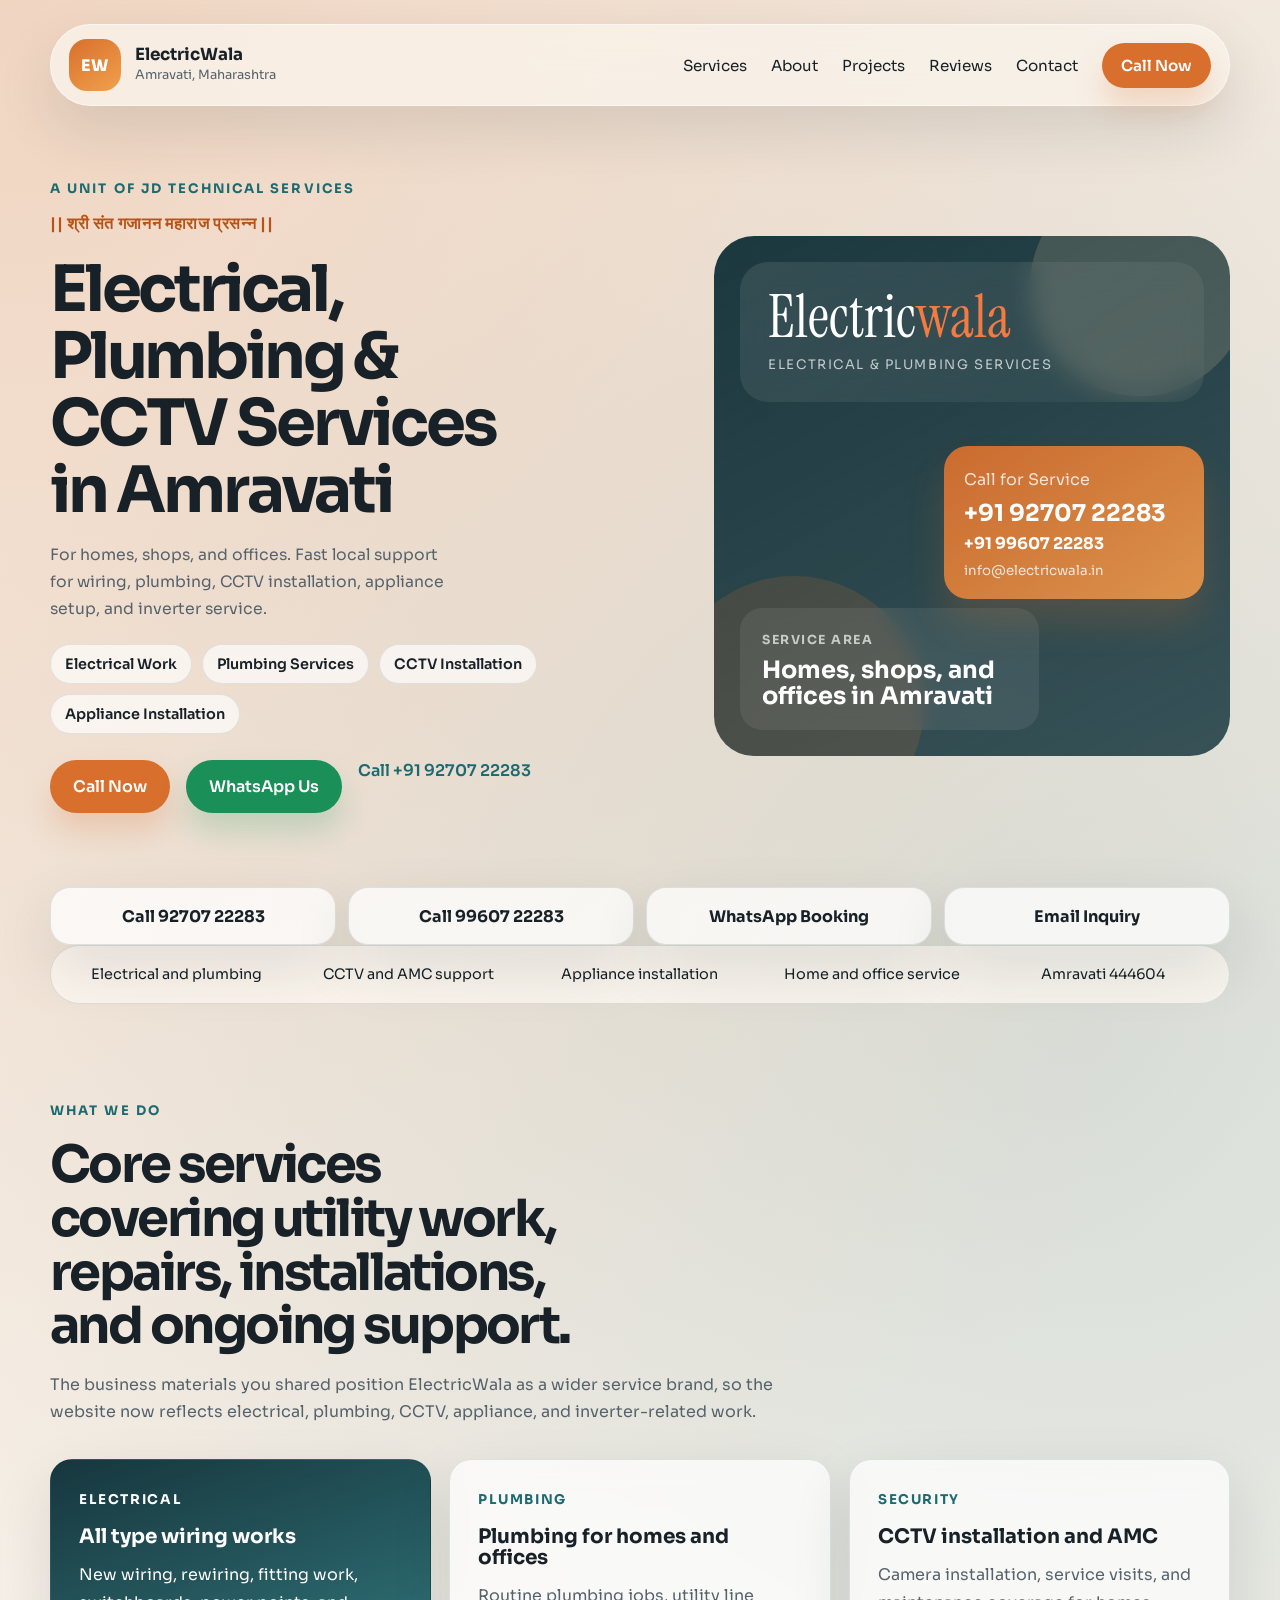
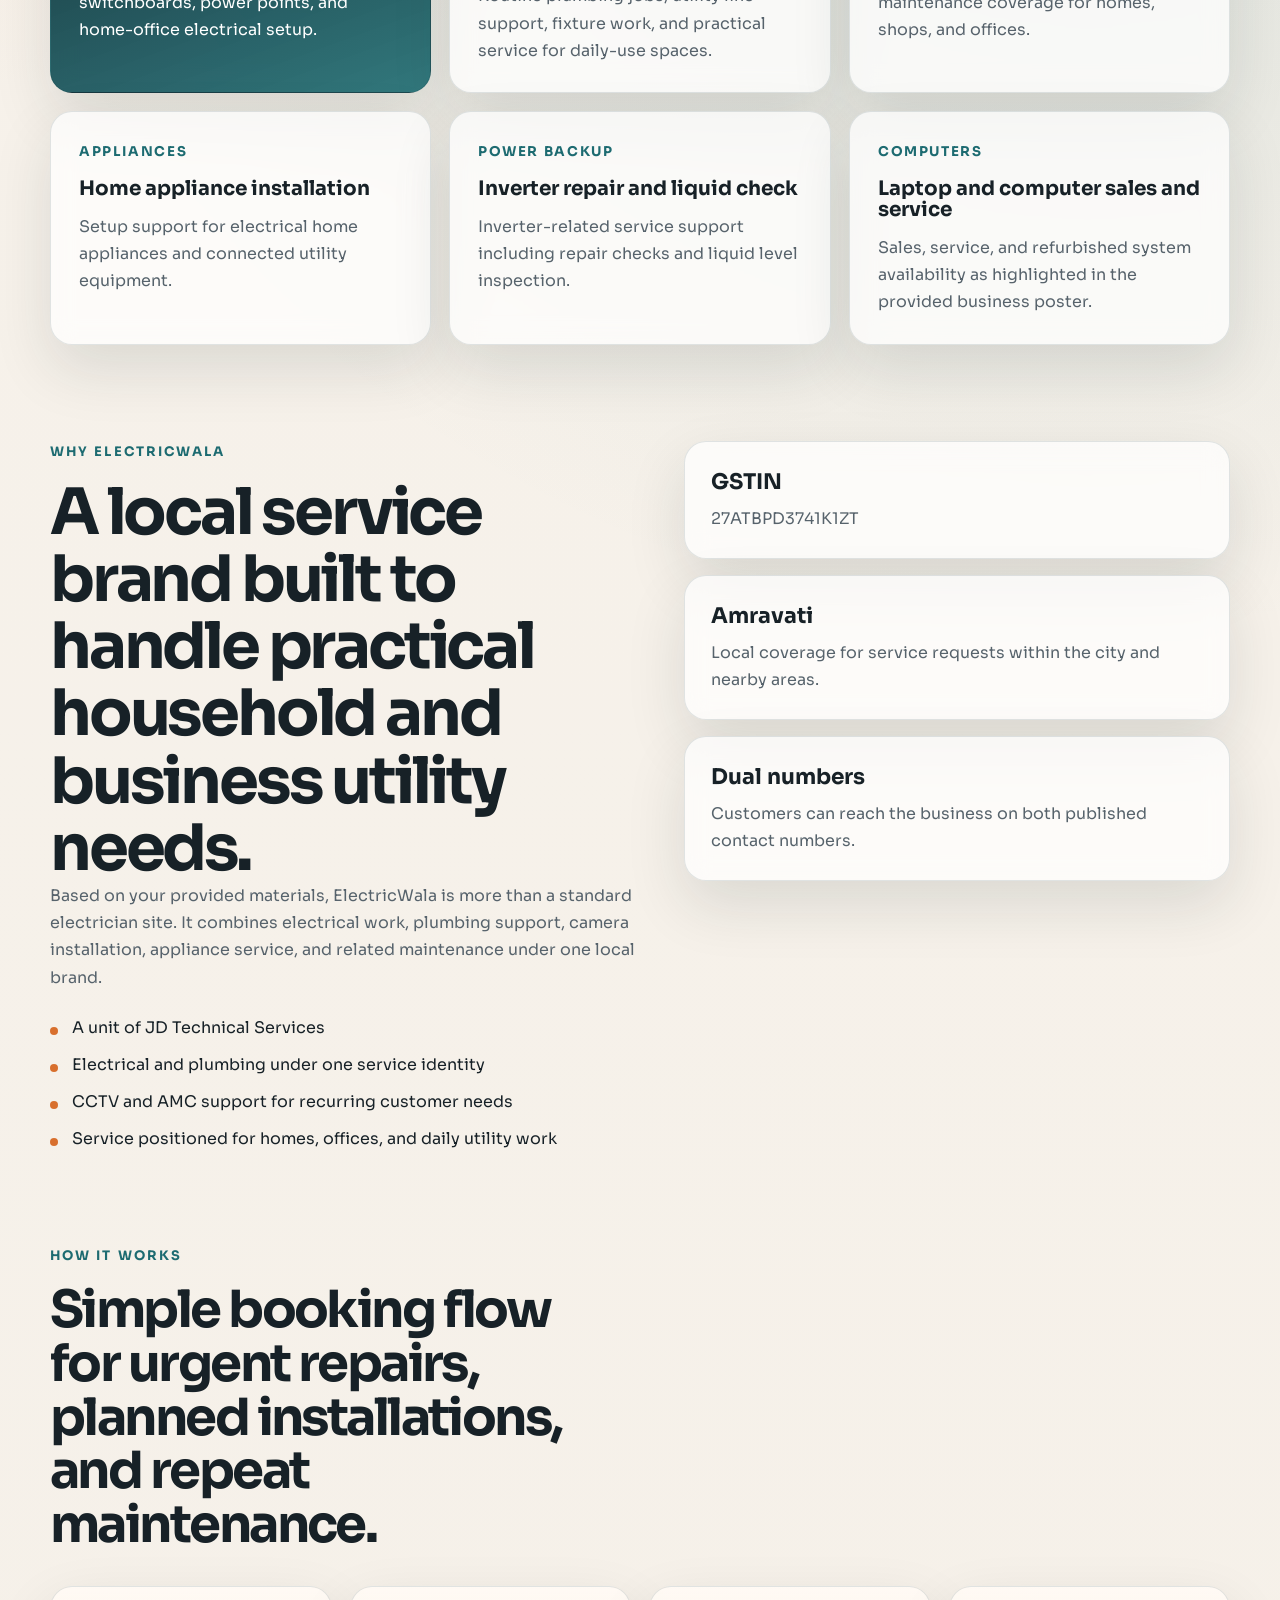
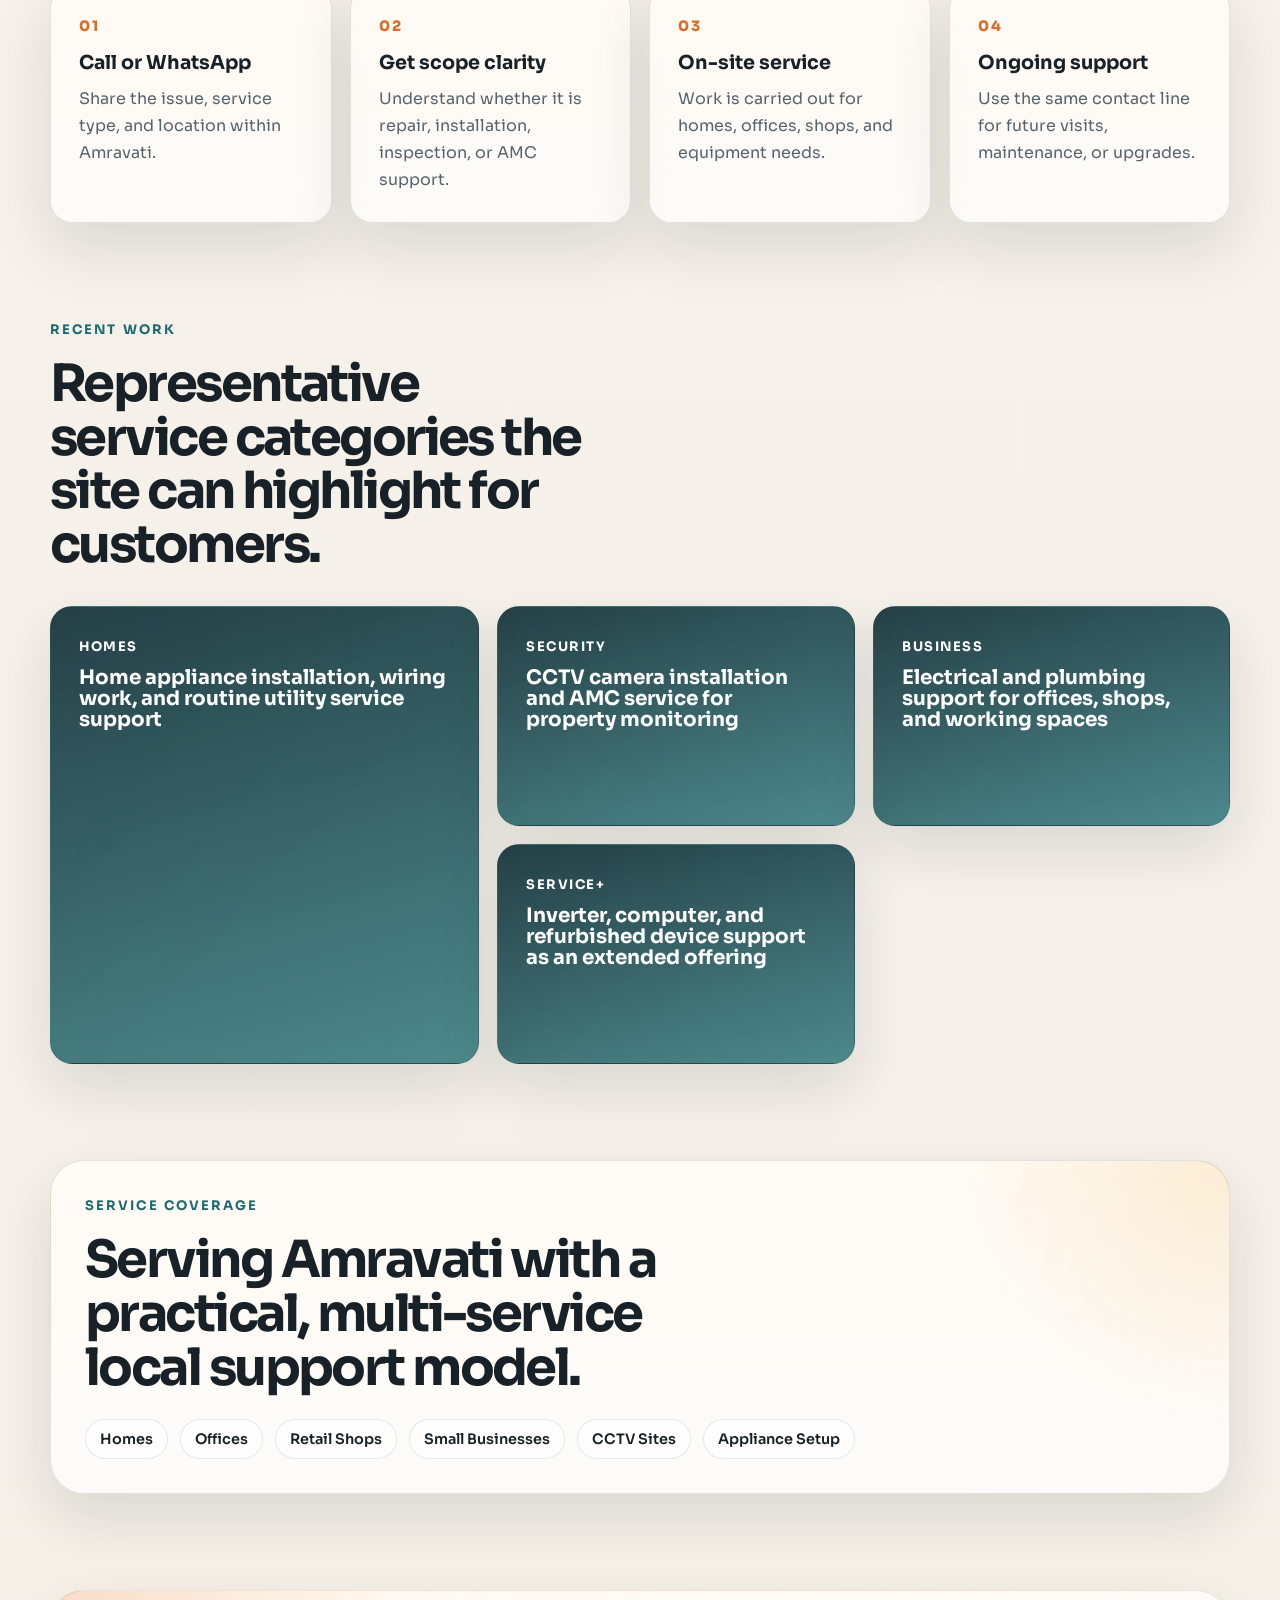
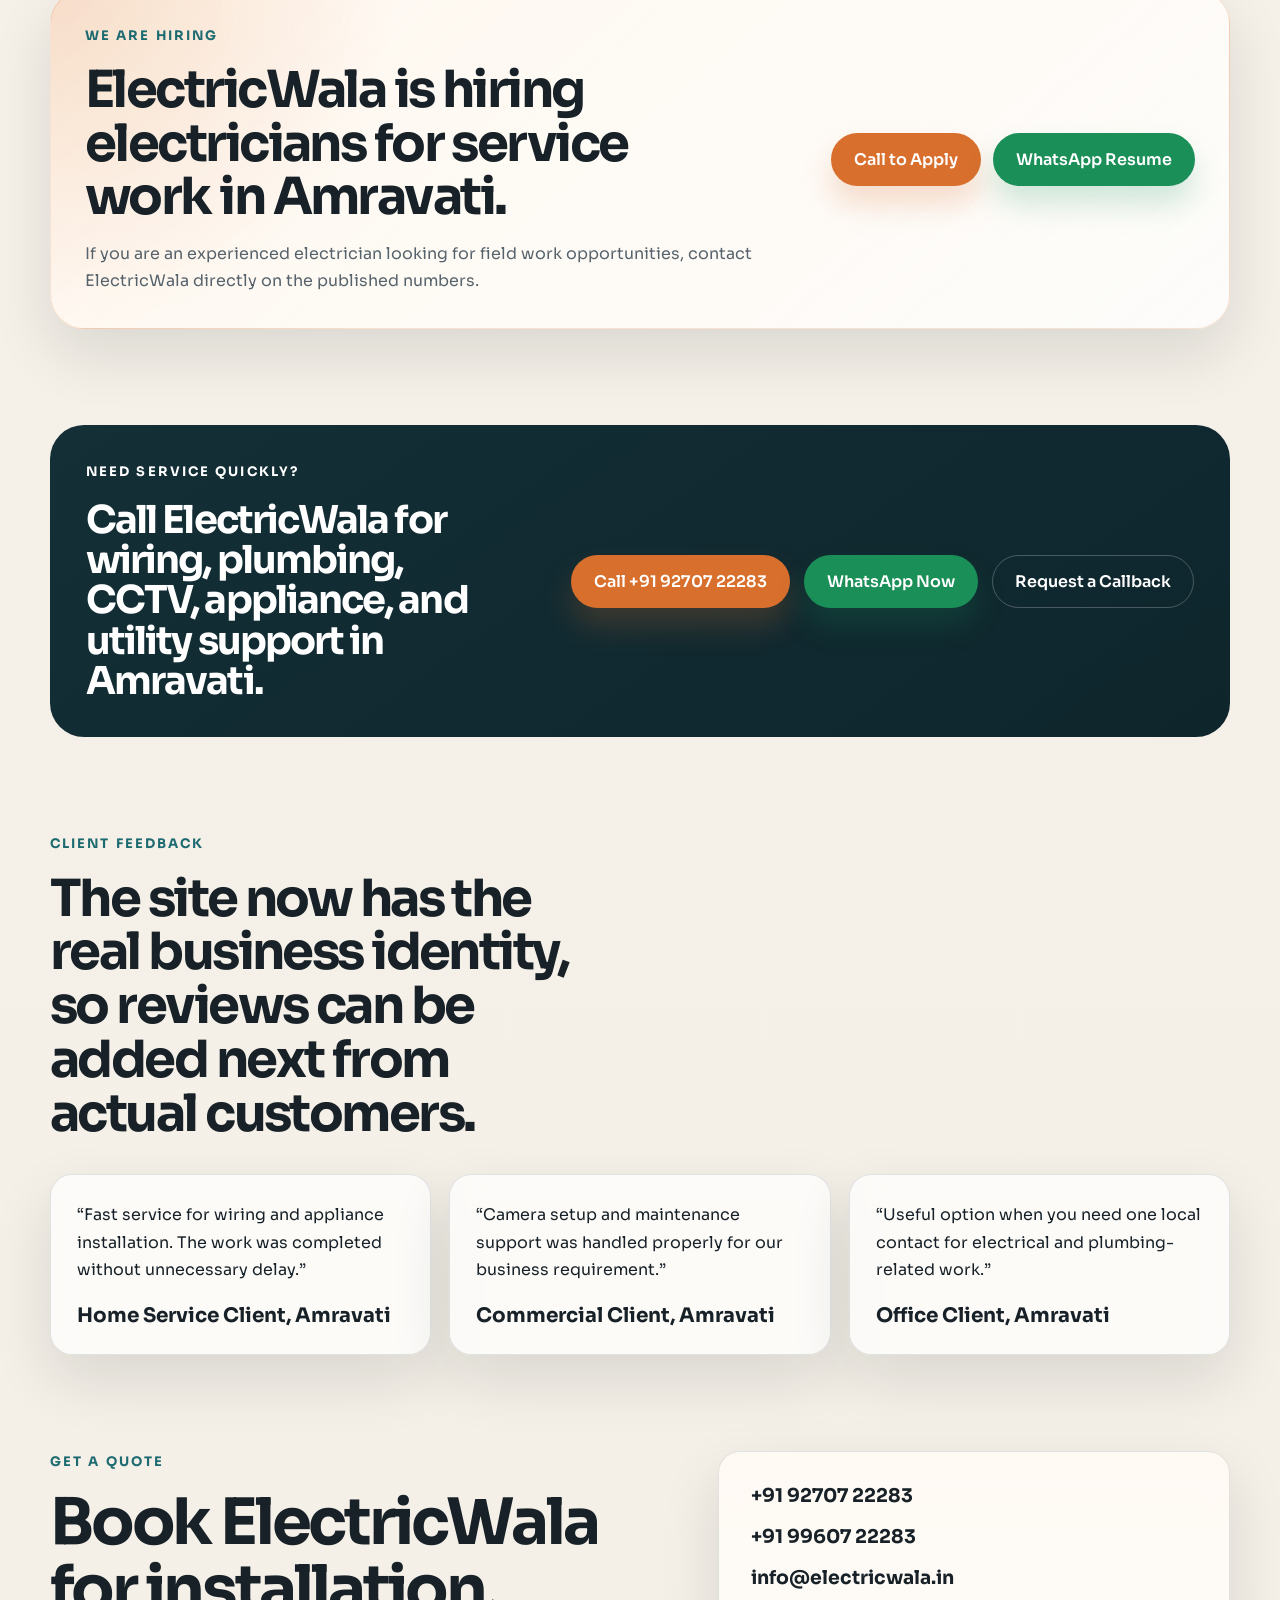
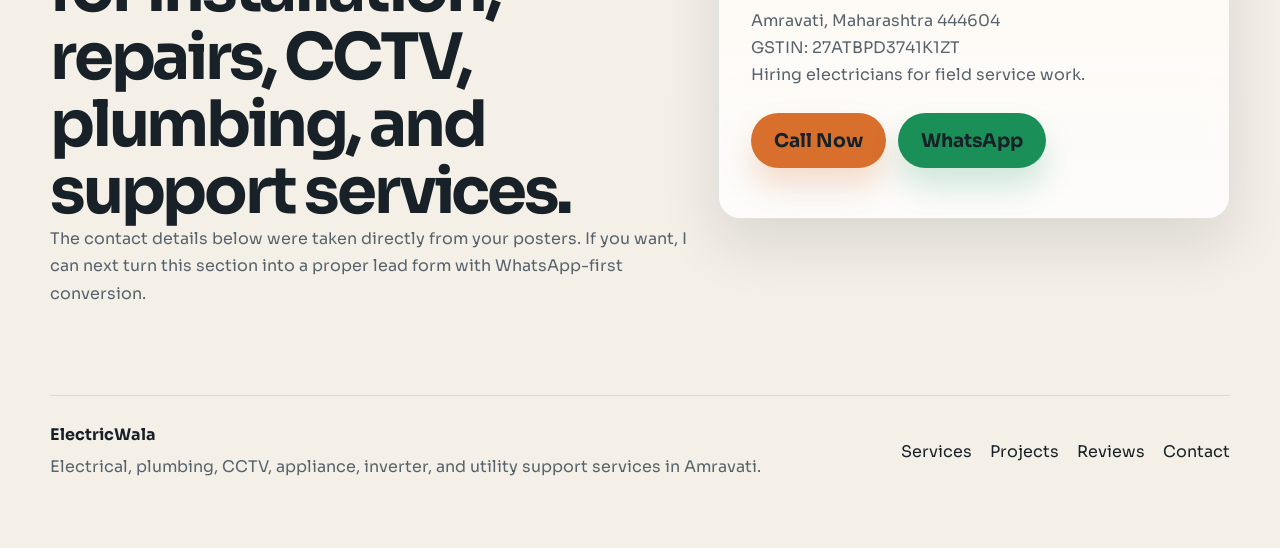
==== index.html @ 3f851a8b "initial commit" ====
<!DOCTYPE html>
<html lang="en">
  <head>
    <meta charset="UTF-8" />
    <meta name="viewport" content="width=device-width, initial-scale=1.0" />
    <title>ElectricWala | Electrical & Plumbing Services in Amravati</title>
    <meta
      name="description"
      content="ElectricWala, a unit of JD Technical Services, offers electrical, plumbing, CCTV, appliance installation, inverter repair, and wiring services in Amravati, Maharashtra."
    />
    <link rel="preconnect" href="https://fonts.googleapis.com" />
    <link rel="preconnect" href="https://fonts.gstatic.com" crossorigin />
    <link
      href="https://fonts.googleapis.com/css2?family=Instrument+Serif:ital@0;1&family=Sora:wght@300;400;500;600;700;800&display=swap"
      rel="stylesheet"
    />
    <link rel="stylesheet" href="styles.css" />
  </head>
  <body>
    <div class="site-shell">
      <header class="topbar">
        <div class="brand-lockup">
          <div class="brand-mark">EW</div>
          <div>
            <a class="brand-name" href="#home">ElectricWala</a>
            <p class="brand-subtitle">Amravati, Maharashtra</p>
          </div>
        </div>

        <button class="menu-toggle" type="button" aria-expanded="false" aria-label="Open menu">
          <span></span>
          <span></span>
        </button>

        <nav class="nav-panel">
          <a href="#services">Services</a>
          <a href="#about">About</a>
          <a href="#projects">Projects</a>
          <a href="#reviews">Reviews</a>
          <a href="#contact">Contact</a>
          <a class="button button-small" href="tel:+919270722283">Call Now</a>
        </nav>
      </header>

      <main>
        <section class="hero" id="home">
          <div class="hero-copy">
            <p class="eyebrow">A Unit of JD Technical Services</p>
            <p class="hero-blessing">|| श्री संत गजानन महाराज प्रसन्न ||</p>
            <h1>Electrical, Plumbing & CCTV Services in Amravati</h1>
            <p class="hero-text">
              For homes, shops, and offices. Fast local support for wiring, plumbing, CCTV
              installation, appliance setup, and inverter service.
            </p>

            <div class="hero-clarity-list" aria-label="Main services">
              <span>Electrical Work</span>
              <span>Plumbing Services</span>
              <span>CCTV Installation</span>
              <span>Appliance Installation</span>
            </div>

            <div class="hero-actions">
              <a class="button" href="tel:+919270722283">Call Now</a>
              <a class="button button-whatsapp" href="https://wa.me/919270722283" target="_blank" rel="noreferrer">WhatsApp Us</a>
              <a class="link-arrow" href="tel:+919270722283">Call +91 92707 22283</a>
            </div>
          </div>

          <div class="hero-visual">
            <div class="hero-brand-panel hero-brand-panel-main">
              <p>Electric<span>wala</span></p>
              <small>Electrical & Plumbing Services</small>
            </div>
            <div class="hero-service-badge">
              <span>Service Area</span>
              <strong>Homes, shops, and offices in Amravati</strong>
            </div>
            <div class="hero-contact-card">
              <p>Call for Service</p>
              <strong>+91 92707 22283</strong>
              <span>+91 99607 22283</span>
              <small>info@electricwala.in</small>
            </div>
          </div>
        </section>

        <section class="quick-contact-bar" aria-label="Primary contact actions">
          <a href="tel:+919270722283">Call 92707 22283</a>
          <a href="tel:+919960722283">Call 99607 22283</a>
          <a href="https://wa.me/919270722283" target="_blank" rel="noreferrer">WhatsApp Booking</a>
          <a href="mailto:info@electricwala.in">Email Inquiry</a>
        </section>

        <section class="trust-strip">
          <p>Electrical and plumbing</p>
          <p>CCTV and AMC support</p>
          <p>Appliance installation</p>
          <p>Home and office service</p>
          <p>Amravati 444604</p>
        </section>

        <section class="section" id="services">
          <div class="section-heading">
            <p class="eyebrow">What We Do</p>
            <h2>Core services covering utility work, repairs, installations, and ongoing support.</h2>
            <p>
              The business materials you shared position ElectricWala as a wider service brand, so the
              website now reflects electrical, plumbing, CCTV, appliance, and inverter-related work.
            </p>
          </div>

          <div class="service-grid">
            <article class="service-card featured">
              <span class="service-tag">Electrical</span>
              <h3>All type wiring works</h3>
              <p>New wiring, rewiring, fitting work, switchboards, power points, and home-office electrical setup.</p>
            </article>
            <article class="service-card">
              <span class="service-tag">Plumbing</span>
              <h3>Plumbing for homes and offices</h3>
              <p>Routine plumbing jobs, utility line support, fixture work, and practical service for daily-use spaces.</p>
            </article>
            <article class="service-card">
              <span class="service-tag">Security</span>
              <h3>CCTV installation and AMC</h3>
              <p>Camera installation, service visits, and maintenance coverage for homes, shops, and offices.</p>
            </article>
            <article class="service-card">
              <span class="service-tag">Appliances</span>
              <h3>Home appliance installation</h3>
              <p>Setup support for electrical home appliances and connected utility equipment.</p>
            </article>
            <article class="service-card">
              <span class="service-tag">Power Backup</span>
              <h3>Inverter repair and liquid check</h3>
              <p>Inverter-related service support including repair checks and liquid level inspection.</p>
            </article>
            <article class="service-card">
              <span class="service-tag">Computers</span>
              <h3>Laptop and computer sales and service</h3>
              <p>Sales, service, and refurbished system availability as highlighted in the provided business poster.</p>
            </article>
          </div>
        </section>

        <section class="section split-section" id="about">
          <div class="split-copy">
            <p class="eyebrow">Why ElectricWala</p>
            <h2>A local service brand built to handle practical household and business utility needs.</h2>
            <p>
              Based on your provided materials, ElectricWala is more than a standard electrician site.
              It combines electrical work, plumbing support, camera installation, appliance service,
              and related maintenance under one local brand.
            </p>
            <ul class="feature-list">
              <li>A unit of JD Technical Services</li>
              <li>Electrical and plumbing under one service identity</li>
              <li>CCTV and AMC support for recurring customer needs</li>
              <li>Service positioned for homes, offices, and daily utility work</li>
            </ul>
          </div>

          <div class="info-stack">
            <article>
              <strong>GSTIN</strong>
              <p>27ATBPD3741K1ZT</p>
            </article>
            <article>
              <strong>Amravati</strong>
              <p>Local coverage for service requests within the city and nearby areas.</p>
            </article>
            <article>
              <strong>Dual numbers</strong>
              <p>Customers can reach the business on both published contact numbers.</p>
            </article>
          </div>
        </section>

        <section class="section process-section">
          <div class="section-heading">
            <p class="eyebrow">How It Works</p>
            <h2>Simple booking flow for urgent repairs, planned installations, and repeat maintenance.</h2>
          </div>

          <div class="process-grid">
            <article class="process-card">
              <span>01</span>
              <h3>Call or WhatsApp</h3>
              <p>Share the issue, service type, and location within Amravati.</p>
            </article>
            <article class="process-card">
              <span>02</span>
              <h3>Get scope clarity</h3>
              <p>Understand whether it is repair, installation, inspection, or AMC support.</p>
            </article>
            <article class="process-card">
              <span>03</span>
              <h3>On-site service</h3>
              <p>Work is carried out for homes, offices, shops, and equipment needs.</p>
            </article>
            <article class="process-card">
              <span>04</span>
              <h3>Ongoing support</h3>
              <p>Use the same contact line for future visits, maintenance, or upgrades.</p>
            </article>
          </div>
        </section>

        <section class="section projects-section" id="projects">
          <div class="section-heading">
            <p class="eyebrow">Recent Work</p>
            <h2>Representative service categories the site can highlight for customers.</h2>
          </div>

          <div class="project-grid">
            <article class="project-card project-large">
              <span>Homes</span>
              <h3>Home appliance installation, wiring work, and routine utility service support</h3>
            </article>
            <article class="project-card">
              <span>Security</span>
              <h3>CCTV camera installation and AMC service for property monitoring</h3>
            </article>
            <article class="project-card">
              <span>Business</span>
              <h3>Electrical and plumbing support for offices, shops, and working spaces</h3>
            </article>
            <article class="project-card">
              <span>Service+</span>
              <h3>Inverter, computer, and refurbished device support as an extended offering</h3>
            </article>
          </div>
        </section>

        <section class="section coverage-section">
          <div class="coverage-card">
            <p class="eyebrow">Service Coverage</p>
            <h2>Serving Amravati with a practical, multi-service local support model.</h2>
            <div class="coverage-list">
              <span>Homes</span>
              <span>Offices</span>
              <span>Retail Shops</span>
              <span>Small Businesses</span>
              <span>CCTV Sites</span>
              <span>Appliance Setup</span>
            </div>
          </div>
        </section>

        <section class="section hiring-section">
          <div class="hiring-card">
            <div>
              <p class="eyebrow">We Are Hiring</p>
              <h2>ElectricWala is hiring electricians for service work in Amravati.</h2>
              <p>
                If you are an experienced electrician looking for field work opportunities, contact
                ElectricWala directly on the published numbers.
              </p>
            </div>
            <div class="hiring-actions">
              <a class="button" href="tel:+919270722283">Call to Apply</a>
              <a class="button button-whatsapp" href="https://wa.me/919270722283" target="_blank" rel="noreferrer">WhatsApp Resume</a>
            </div>
          </div>
        </section>

        <section class="section emergency-panel">
          <div>
            <p class="eyebrow">Need service quickly?</p>
            <h2>Call ElectricWala for wiring, plumbing, CCTV, appliance, and utility support in Amravati.</h2>
          </div>
          <div class="emergency-actions">
            <a class="button" href="tel:+919270722283">Call +91 92707 22283</a>
            <a class="button button-whatsapp" href="https://wa.me/919270722283" target="_blank" rel="noreferrer">WhatsApp Now</a>
            <a class="button button-ghost" href="#contact">Request a Callback</a>
          </div>
        </section>

        <section class="section reviews-section" id="reviews">
          <div class="section-heading">
            <p class="eyebrow">Client Feedback</p>
            <h2>The site now has the real business identity, so reviews can be added next from actual customers.</h2>
          </div>

          <div class="review-grid">
            <article class="review-card">
              <p>
                “Fast service for wiring and appliance installation. The work was completed without unnecessary delay.”
              </p>
              <strong>Home Service Client, Amravati</strong>
            </article>
            <article class="review-card">
              <p>
                “Camera setup and maintenance support was handled properly for our business requirement.”
              </p>
              <strong>Commercial Client, Amravati</strong>
            </article>
            <article class="review-card">
              <p>
                “Useful option when you need one local contact for electrical and plumbing-related work.”
              </p>
              <strong>Office Client, Amravati</strong>
            </article>
          </div>
        </section>

        <section class="section contact-section" id="contact">
          <div class="contact-copy">
            <p class="eyebrow">Get a Quote</p>
            <h2>Book ElectricWala for installation, repairs, CCTV, plumbing, and support services.</h2>
            <p>
              The contact details below were taken directly from your posters. If you want, I can next
              turn this section into a proper lead form with WhatsApp-first conversion.
            </p>
          </div>

          <div class="contact-panel">
            <a href="tel:+919270722283">+91 92707 22283</a>
            <a href="tel:+919960722283">+91 99607 22283</a>
            <a href="mailto:info@electricwala.in">info@electricwala.in</a>
            <p>Amravati, Maharashtra 444604</p>
            <p>GSTIN: 27ATBPD3741K1ZT</p>
            <p>Hiring electricians for field service work.</p>
            <div class="contact-panel-actions">
              <a class="button" href="tel:+919270722283">Call Now</a>
              <a class="button button-whatsapp" href="https://wa.me/919270722283" target="_blank" rel="noreferrer">WhatsApp</a>
            </div>
          </div>
        </section>
      </main>

      <footer class="footer">
        <div>
          <strong>ElectricWala</strong>
          <p>Electrical, plumbing, CCTV, appliance, inverter, and utility support services in Amravati.</p>
        </div>
        <div class="footer-links">
          <a href="#services">Services</a>
          <a href="#projects">Projects</a>
          <a href="#reviews">Reviews</a>
          <a href="#contact">Contact</a>
        </div>
      </footer>
    </div>

    <script src="script.js"></script>
  </body>
</html>
---- styles.css ----
:root {
  --bg: #f4efe7;
  --surface: rgba(255, 255, 255, 0.72);
  --surface-strong: #fffaf4;
  --surface-deep: #12323a;
  --text: #172127;
  --muted: #57636c;
  --line: rgba(18, 50, 58, 0.12);
  --primary: #d86f2d;
  --primary-deep: #b85318;
  --secondary: #1d6b71;
  --highlight: #f6d8a8;
  --shadow: 0 24px 60px rgba(28, 39, 45, 0.12);
  --radius-lg: 32px;
  --radius-md: 22px;
  --radius-sm: 16px;
  --max-width: 1180px;
}

* {
  box-sizing: border-box;
}

html {
  scroll-behavior: smooth;
}

body {
  margin: 0;
  min-width: 320px;
  background:
    radial-gradient(circle at top left, rgba(216, 111, 45, 0.22), transparent 24%),
    radial-gradient(circle at 85% 15%, rgba(29, 107, 113, 0.14), transparent 20%),
    linear-gradient(180deg, #f7f2eb 0%, #f4efe7 100%);
  color: var(--text);
  font-family: "Sora", sans-serif;
}

body.menu-open {
  overflow: hidden;
}

a {
  color: inherit;
  text-decoration: none;
}

p {
  margin: 0;
  line-height: 1.7;
  color: var(--muted);
}

h1,
h2,
h3 {
  margin: 0;
  line-height: 1.05;
}

.site-shell {
  width: min(calc(100% - 32px), var(--max-width));
  margin: 0 auto;
  padding: 24px 0 56px;
}

.topbar {
  position: sticky;
  top: 16px;
  z-index: 20;
  display: flex;
  align-items: center;
  justify-content: space-between;
  gap: 24px;
  padding: 14px 18px;
  border: 1px solid rgba(255, 255, 255, 0.52);
  border-radius: 999px;
  background: rgba(250, 244, 236, 0.74);
  backdrop-filter: blur(18px);
  box-shadow: var(--shadow);
}

.brand-lockup {
  display: flex;
  align-items: center;
  gap: 14px;
}

.brand-mark {
  display: grid;
  place-items: center;
  width: 52px;
  height: 52px;
  border-radius: 18px;
  background: linear-gradient(145deg, var(--primary), #f1a14c);
  color: white;
  font-weight: 800;
  letter-spacing: 0.08em;
}

.brand-name {
  display: inline-block;
  font-size: 1.05rem;
  font-weight: 700;
}

.brand-subtitle {
  font-size: 0.8rem;
  color: var(--muted);
}

.nav-panel {
  display: flex;
  align-items: center;
  gap: 24px;
  font-size: 0.95rem;
}

.menu-toggle {
  display: none;
  border: 0;
  padding: 0;
  background: transparent;
}

.menu-toggle span {
  display: block;
  width: 24px;
  height: 2px;
  margin: 5px 0;
  background: var(--text);
  transition: transform 180ms ease, opacity 180ms ease;
}

.button {
  display: inline-flex;
  align-items: center;
  justify-content: center;
  gap: 10px;
  padding: 15px 22px;
  border: 1px solid transparent;
  border-radius: 999px;
  background: var(--primary);
  color: white;
  font-weight: 600;
  box-shadow: 0 18px 30px rgba(216, 111, 45, 0.22);
  transition: transform 180ms ease, background 180ms ease, box-shadow 180ms ease;
}

.button:hover,
.button:focus-visible {
  background: var(--primary-deep);
  transform: translateY(-2px);
  box-shadow: 0 22px 36px rgba(184, 83, 24, 0.25);
}

.button-small {
  padding: 12px 18px;
}

.button-ghost {
  border-color: rgba(255, 255, 255, 0.24);
  background: transparent;
  color: white;
  box-shadow: none;
}

.button-ghost:hover,
.button-ghost:focus-visible {
  background: rgba(255, 255, 255, 0.08);
}

.button-whatsapp {
  background: #1b8f58;
  box-shadow: 0 18px 30px rgba(27, 143, 88, 0.2);
}

.button-whatsapp:hover,
.button-whatsapp:focus-visible {
  background: #167247;
  box-shadow: 0 22px 36px rgba(22, 114, 71, 0.24);
}

.link-arrow {
  font-weight: 600;
  color: var(--secondary);
}

.hero {
  display: grid;
  grid-template-columns: 1.1fr 0.9fr;
  gap: 34px;
  padding: 72px 0 56px;
  align-items: center;
}

.eyebrow {
  margin-bottom: 16px;
  color: var(--secondary);
  font-size: 0.82rem;
  font-weight: 700;
  letter-spacing: 0.16em;
  text-transform: uppercase;
}

.hero h1,
.section h2 {
  font-size: clamp(2.8rem, 5vw, 5.3rem);
  letter-spacing: -0.05em;
}

.hero h1 {
  max-width: 10ch;
  font-size: clamp(2.7rem, 5vw, 4.8rem);
  text-wrap: balance;
}

.hero-text {
  max-width: 34ch;
  margin-top: 18px;
  font-size: 0.98rem;
  text-wrap: pretty;
}

.hero-blessing {
  margin-top: -6px;
  margin-bottom: 18px;
  color: var(--primary-deep);
  font-weight: 700;
  letter-spacing: 0.04em;
}

.hero-actions {
  display: flex;
  flex-wrap: wrap;
  gap: 16px;
  margin-top: 26px;
}

.hero-clarity-list {
  display: flex;
  flex-wrap: wrap;
  gap: 10px;
  margin-top: 22px;
}

.hero-clarity-list span,
.coverage-list span {
  display: inline-flex;
  align-items: center;
  padding: 10px 14px;
  border: 1px solid rgba(18, 50, 58, 0.1);
  border-radius: 999px;
  background: rgba(255, 255, 255, 0.66);
  color: var(--text);
  font-size: 0.9rem;
  font-weight: 600;
}

.service-card,
.review-card,
.contact-panel,
.info-stack article,
.project-card,
.process-card,
.quick-contact-bar a,
.coverage-card,
.hiring-card {
  box-shadow: var(--shadow);
}

.service-card,
.review-card,
.contact-panel,
.info-stack article,
.project-card {
  border: 1px solid var(--line);
  border-radius: var(--radius-md);
  background: var(--surface);
  backdrop-filter: blur(12px);
}
.info-stack strong {
  display: block;
  margin-bottom: 10px;
  color: var(--text);
  font-size: 1.35rem;
}

.hero-visual {
  position: relative;
  min-height: 520px;
  padding: 26px;
  border-radius: 40px;
  background:
    linear-gradient(155deg, rgba(18, 50, 58, 0.96), rgba(18, 50, 58, 0.82)),
    linear-gradient(135deg, rgba(216, 111, 45, 0.18), transparent 60%);
  overflow: hidden;
}

.hero-visual::before,
.hero-visual::after {
  content: "";
  position: absolute;
  border-radius: 50%;
}

.hero-visual::before {
  top: -60px;
  right: -20px;
  width: 220px;
  height: 220px;
  background: rgba(246, 216, 168, 0.16);
}

.hero-visual::after {
  bottom: -80px;
  left: -50px;
  width: 260px;
  height: 260px;
  background: rgba(216, 111, 45, 0.16);
}

.hero-brand-panel {
  position: relative;
  z-index: 1;
  padding: 28px 28px;
  border-radius: 28px;
  background: linear-gradient(145deg, rgba(255, 255, 255, 0.1), rgba(255, 255, 255, 0.04));
  backdrop-filter: blur(12px);
}

.hero-brand-panel p {
  color: white;
  font-size: clamp(2.5rem, 4.6vw, 4.3rem);
  font-family: "Instrument Serif", serif;
  line-height: 0.95;
}

.hero-brand-panel span {
  color: #f27b42;
}

.hero-brand-panel small {
  display: inline-block;
  margin-top: 10px;
  color: rgba(255, 255, 255, 0.7);
  font-size: 0.82rem;
  letter-spacing: 0.12em;
  text-transform: uppercase;
}

.hero-brand-panel-main {
  width: min(100%, 520px);
}

.hero-service-badge {
  position: absolute;
  left: 26px;
  bottom: 26px;
  z-index: 1;
  width: min(58%, 320px);
  padding: 20px 22px;
  border-radius: 22px;
  background: rgba(255, 255, 255, 0.08);
  backdrop-filter: blur(10px);
  color: white;
}

.hero-service-badge span {
  display: inline-block;
  margin-bottom: 10px;
  color: rgba(255, 255, 255, 0.68);
  font-size: 0.78rem;
  font-weight: 700;
  letter-spacing: 0.12em;
  text-transform: uppercase;
}

.hero-service-badge strong {
  display: block;
  font-size: 1.5rem;
  line-height: 1.08;
}

.hero-contact-card {
  position: absolute;
  right: 26px;
  top: 210px;
  z-index: 1;
  display: grid;
  gap: 8px;
  width: 260px;
  padding: 20px;
  border-radius: 24px;
  background: linear-gradient(145deg, rgba(216, 111, 45, 0.92), rgba(235, 152, 75, 0.92));
  color: white;
  box-shadow: 0 24px 36px rgba(216, 111, 45, 0.2);
}

.hero-contact-card p,
.hero-contact-card small {
  color: rgba(255, 255, 255, 0.8);
}

.hero-contact-card strong {
  font-size: 1.45rem;
  line-height: 1.05;
}

.hero-contact-card span {
  font-size: 1rem;
  font-weight: 700;
}

.trust-strip {
  display: grid;
  grid-template-columns: repeat(5, 1fr);
  gap: 12px;
  padding: 16px;
  border: 1px solid var(--line);
  border-radius: 999px;
  background: rgba(255, 250, 244, 0.76);
}

.trust-strip p {
  text-align: center;
  font-size: 0.9rem;
  color: var(--text);
}

.quick-contact-bar {
  display: grid;
  grid-template-columns: repeat(4, 1fr);
  gap: 12px;
  margin-top: 18px;
}

.quick-contact-bar a {
  display: flex;
  align-items: center;
  justify-content: center;
  min-height: 58px;
  padding: 14px 18px;
  border: 1px solid var(--line);
  border-radius: 20px;
  background: rgba(255, 255, 255, 0.74);
  font-weight: 700;
  text-align: center;
}

.section {
  padding: 96px 0 0;
}

.section-heading {
  max-width: 840px;
}

.section-heading h2 {
  max-width: 14ch;
  font-size: clamp(2.1rem, 4vw, 4.2rem);
}

.section-heading p:last-child {
  margin-top: 18px;
  max-width: 64ch;
}

.service-grid,
.project-grid,
.review-grid,
.process-grid {
  display: grid;
  gap: 18px;
  margin-top: 34px;
}

.service-grid {
  grid-template-columns: repeat(3, 1fr);
}

.service-card {
  padding: 28px;
}

.service-card.featured {
  background: linear-gradient(160deg, rgba(18, 50, 58, 0.98), rgba(29, 107, 113, 0.9));
}

.service-card.featured h3,
.service-card.featured p,
.service-card.featured .service-tag {
  color: white;
}

.service-tag {
  display: inline-flex;
  margin-bottom: 18px;
  color: var(--secondary);
  font-size: 0.84rem;
  font-weight: 700;
  text-transform: uppercase;
  letter-spacing: 0.12em;
}

.service-card h3,
.project-card h3,
.review-card strong {
  font-size: 1.25rem;
  color: var(--text);
}

.service-card p {
  margin-top: 14px;
}

.split-section {
  display: grid;
  grid-template-columns: 1fr 0.9fr;
  gap: 28px;
  align-items: start;
}

.feature-list {
  margin: 26px 0 0;
  padding: 0;
  list-style: none;
}

.feature-list li {
  position: relative;
  margin-top: 16px;
  padding-left: 22px;
  color: var(--text);
}

.feature-list li::before {
  content: "";
  position: absolute;
  left: 0;
  top: 10px;
  width: 8px;
  height: 8px;
  border-radius: 50%;
  background: var(--primary);
}

.info-stack {
  display: grid;
  gap: 16px;
}

.process-grid {
  grid-template-columns: repeat(4, 1fr);
}

.process-card {
  padding: 28px;
  border: 1px solid var(--line);
  border-radius: var(--radius-md);
  background: linear-gradient(180deg, rgba(255, 250, 244, 0.92), rgba(255, 255, 255, 0.72));
}

.process-card span {
  display: inline-block;
  margin-bottom: 18px;
  color: var(--primary);
  font-size: 0.9rem;
  font-weight: 800;
  letter-spacing: 0.14em;
}

.process-card h3 {
  color: var(--text);
  font-size: 1.2rem;
}

.process-card p {
  margin-top: 12px;
}

.info-stack article {
  padding: 26px;
}

.project-grid {
  grid-template-columns: 1.2fr 1fr 1fr;
}

.project-card {
  min-height: 220px;
  padding: 28px;
  background:
    linear-gradient(165deg, rgba(18, 50, 58, 0.92), rgba(29, 107, 113, 0.78)),
    linear-gradient(135deg, rgba(216, 111, 45, 0.16), transparent 60%);
}

.project-card span,
.project-card h3 {
  color: white;
}

.project-card span {
  display: inline-block;
  margin-bottom: 12px;
  font-size: 0.82rem;
  font-weight: 700;
  letter-spacing: 0.12em;
  text-transform: uppercase;
}

.project-large {
  grid-row: span 2;
  min-height: 458px;
}

.coverage-card {
  padding: 34px;
  border: 1px solid var(--line);
  border-radius: 34px;
  background:
    radial-gradient(circle at top right, rgba(246, 216, 168, 0.42), transparent 22%),
    linear-gradient(180deg, rgba(255, 250, 244, 0.95), rgba(255, 255, 255, 0.76));
}

.coverage-card h2 {
  max-width: 15ch;
  font-size: clamp(2rem, 4vw, 3.6rem);
}

.coverage-list {
  display: flex;
  flex-wrap: wrap;
  gap: 12px;
  margin-top: 24px;
}

.hiring-card {
  display: flex;
  align-items: center;
  justify-content: space-between;
  gap: 24px;
  padding: 34px;
  border: 1px solid rgba(216, 111, 45, 0.18);
  border-radius: 34px;
  background:
    radial-gradient(circle at top left, rgba(216, 111, 45, 0.2), transparent 28%),
    linear-gradient(140deg, rgba(255, 248, 239, 0.96), rgba(255, 255, 255, 0.8));
}

.hiring-card h2 {
  max-width: 14ch;
  font-size: clamp(2rem, 4vw, 3.4rem);
}

.hiring-card p:last-child {
  max-width: 58ch;
  margin-top: 16px;
}

.hiring-actions {
  display: flex;
  flex-wrap: wrap;
  gap: 12px;
}

.emergency-panel {
  display: flex;
  align-items: center;
  justify-content: space-between;
  gap: 24px;
  margin-top: 96px;
  padding: 36px;
  border-radius: 34px;
  background: linear-gradient(145deg, #142f36, #0e252c);
}

.emergency-panel h2,
.emergency-panel p {
  color: white;
}

.emergency-panel h2 {
  max-width: 14ch;
  font-size: clamp(2rem, 3vw, 3.2rem);
}

.emergency-actions {
  display: flex;
  flex-wrap: wrap;
  gap: 14px;
}

.review-grid {
  grid-template-columns: repeat(3, 1fr);
}

.review-card {
  padding: 26px;
}

.review-card p {
  color: var(--text);
}

.review-card strong {
  display: block;
  margin-top: 20px;
}

.contact-section {
  display: grid;
  grid-template-columns: 1fr 0.8fr;
  gap: 28px;
  align-items: start;
  padding-bottom: 24px;
}

.contact-panel {
  padding: 32px;
  background: linear-gradient(180deg, rgba(255, 250, 244, 0.94), rgba(255, 255, 255, 0.78));
}

.contact-panel a,
.contact-panel p {
  display: block;
}

.contact-panel a {
  margin-bottom: 18px;
  color: var(--text);
  font-size: 1.18rem;
  font-weight: 700;
}

.contact-panel-actions {
  display: flex;
  flex-wrap: wrap;
  gap: 12px;
  margin-top: 24px;
}

.footer {
  display: flex;
  align-items: center;
  justify-content: space-between;
  gap: 24px;
  padding: 28px 0 12px;
  border-top: 1px solid rgba(18, 50, 58, 0.1);
  margin-top: 64px;
}

.footer strong {
  display: inline-block;
  margin-bottom: 8px;
}

.footer-links {
  display: flex;
  flex-wrap: wrap;
  gap: 18px;
}

.reveal {
  opacity: 0;
  transform: translateY(24px);
  transition: opacity 500ms ease, transform 500ms ease;
}

.reveal.is-visible {
  opacity: 1;
  transform: translateY(0);
}

@media (max-width: 1080px) {
  .hero,
  .split-section,
  .contact-section,
  .project-grid,
  .review-grid,
  .service-grid,
  .process-grid,
  .quick-contact-bar {
    grid-template-columns: 1fr;
  }

  .hero-visual {
    min-height: 440px;
  }

  .hero-copy {
    max-width: 100%;
  }

  .project-large {
    grid-row: span 1;
    min-height: 260px;
  }

  .emergency-panel,
  .footer,
  .hiring-card {
    flex-direction: column;
    align-items: flex-start;
  }

  .trust-strip {
    grid-template-columns: repeat(2, 1fr);
    border-radius: 28px;
  }
}

@media (max-width: 820px) {
  .site-shell {
    width: min(calc(100% - 20px), var(--max-width));
    padding-top: 14px;
  }

  .topbar {
    top: 10px;
    flex-wrap: wrap;
    gap: 16px;
    padding: 16px 18px;
    border-radius: 28px;
  }

  .brand-mark {
    width: 44px;
    height: 44px;
    border-radius: 14px;
    font-size: 0.95rem;
  }

  .brand-name {
    font-size: 0.95rem;
  }

  .brand-subtitle {
    font-size: 0.72rem;
  }

  .menu-toggle {
    display: block;
    margin-left: auto;
  }

  .nav-panel {
    display: none;
    width: 100%;
    flex-direction: column;
    align-items: flex-start;
    gap: 18px;
    padding-top: 8px;
  }

  .menu-open .nav-panel {
    display: flex;
  }

  .menu-open .menu-toggle span:first-child {
    transform: translateY(7px) rotate(45deg);
  }

  .menu-open .menu-toggle span:last-child {
    transform: translateY(-7px) rotate(-45deg);
  }

  .hero {
    padding-top: 36px;
    gap: 12px;
  }

  .hero h1,
  .section-heading h2,
  .section h2 {
    max-width: none;
    font-size: clamp(1.85rem, 8.8vw, 2.75rem);
    letter-spacing: -0.04em;
    line-height: 0.98;
  }

  .hero-text {
    max-width: 26ch;
    margin-top: 14px;
    font-size: 0.92rem;
    line-height: 1.55;
  }

  .eyebrow {
    margin-bottom: 12px;
    font-size: 0.72rem;
    letter-spacing: 0.13em;
  }

  .hero-blessing {
    margin-bottom: 14px;
    font-size: 0.9rem;
  }

  .hero-clarity-list {
    display: none;
  }

  .hero-actions {
    gap: 12px;
    margin-top: 20px;
  }

  .hero-actions .button,
  .hero-actions .link-arrow {
    width: 100%;
    justify-content: center;
  }

  .hero-actions .button {
    min-height: 56px;
  }

  .hero-actions .link-arrow {
    font-size: 0.95rem;
  }

  .trust-strip {
    grid-template-columns: 1fr;
  }

  .hero-visual,
  .quick-contact-bar {
    display: none;
  }

  .hero-contact-card {
    position: relative;
    right: auto;
    top: auto;
    width: 100%;
    margin-top: 18px;
  }

  .hero-service-badge {
    position: relative;
    left: auto;
    bottom: auto;
    width: 100%;
    margin-top: 18px;
  }

  .hero-brand-panel {
    margin-top: 18px;
  }

  .quick-contact-bar a {
    min-height: 52px;
    font-size: 0.92rem;
  }

  .section {
    padding-top: 72px;
  }
}

@media (prefers-reduced-motion: reduce) {
  html {
    scroll-behavior: auto;
  }

  *,
  *::before,
  *::after {
    animation: none !important;
    transition: none !important;
  }
}
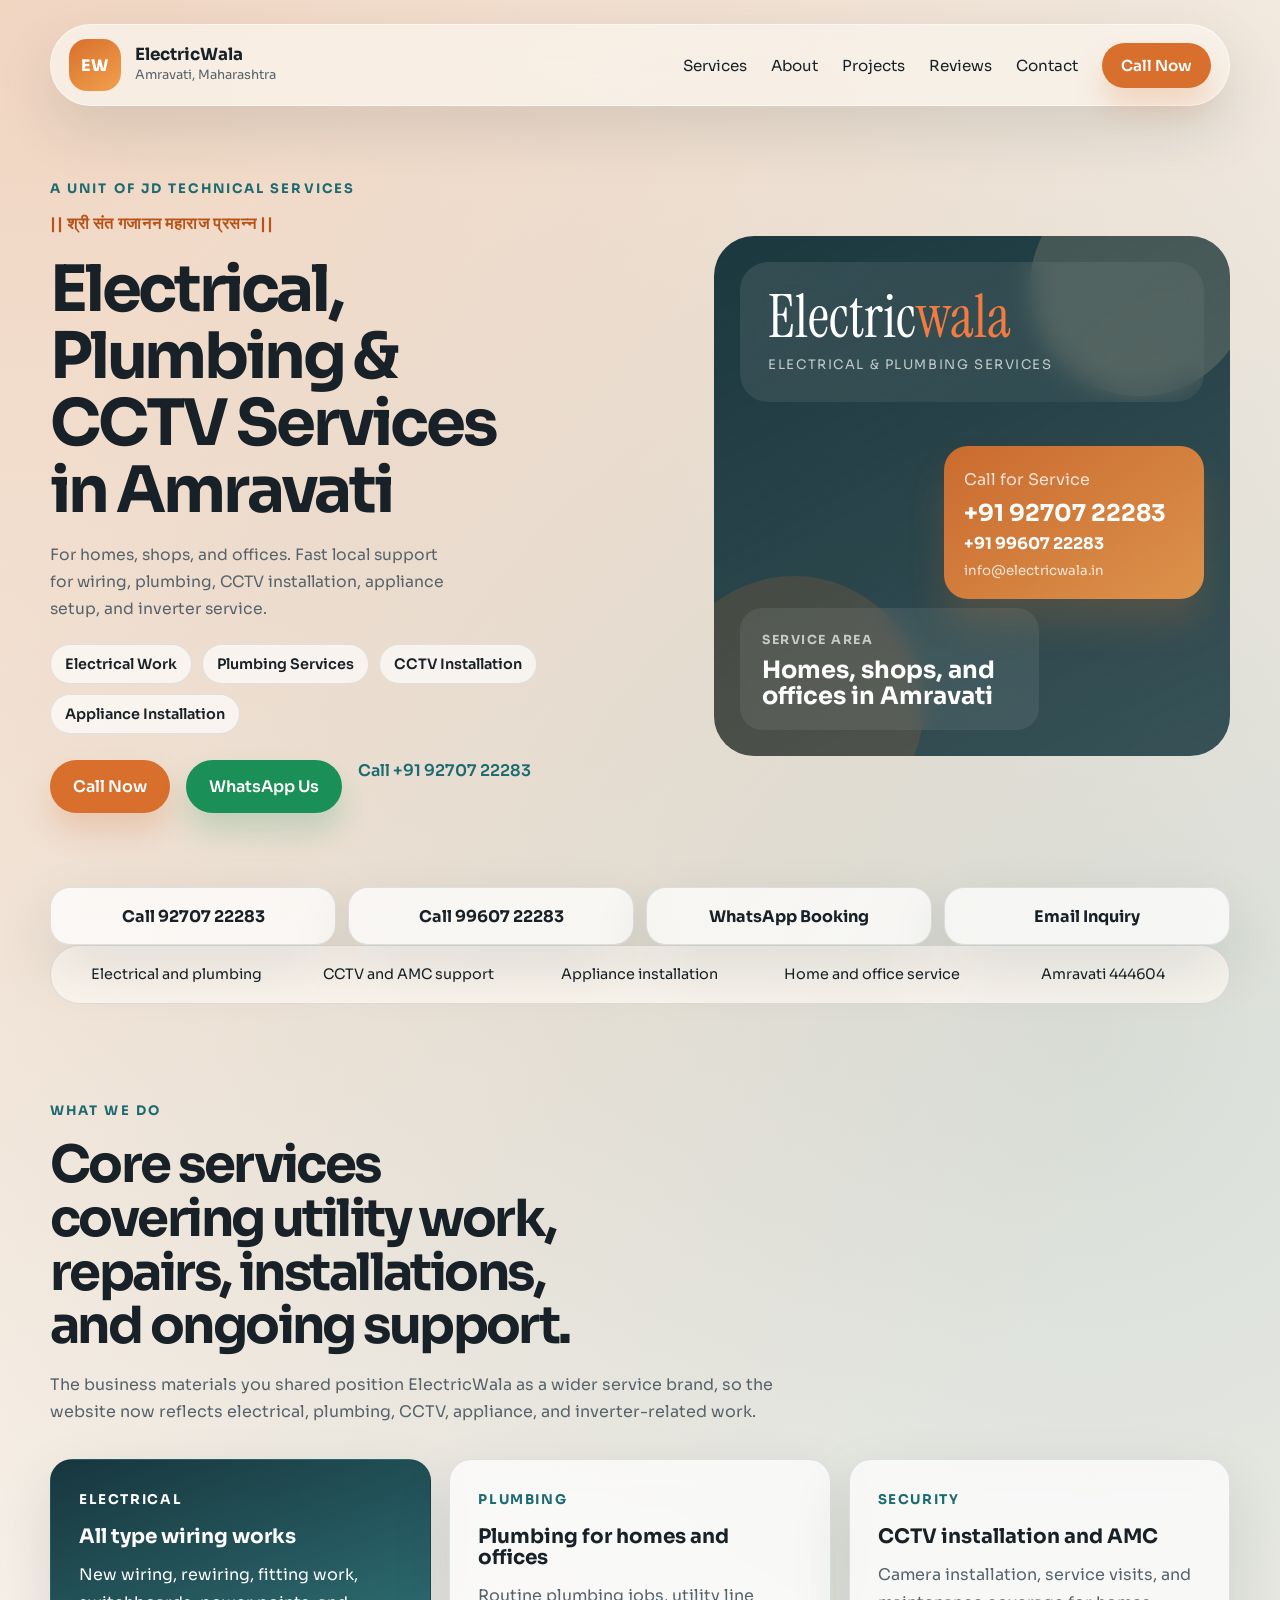
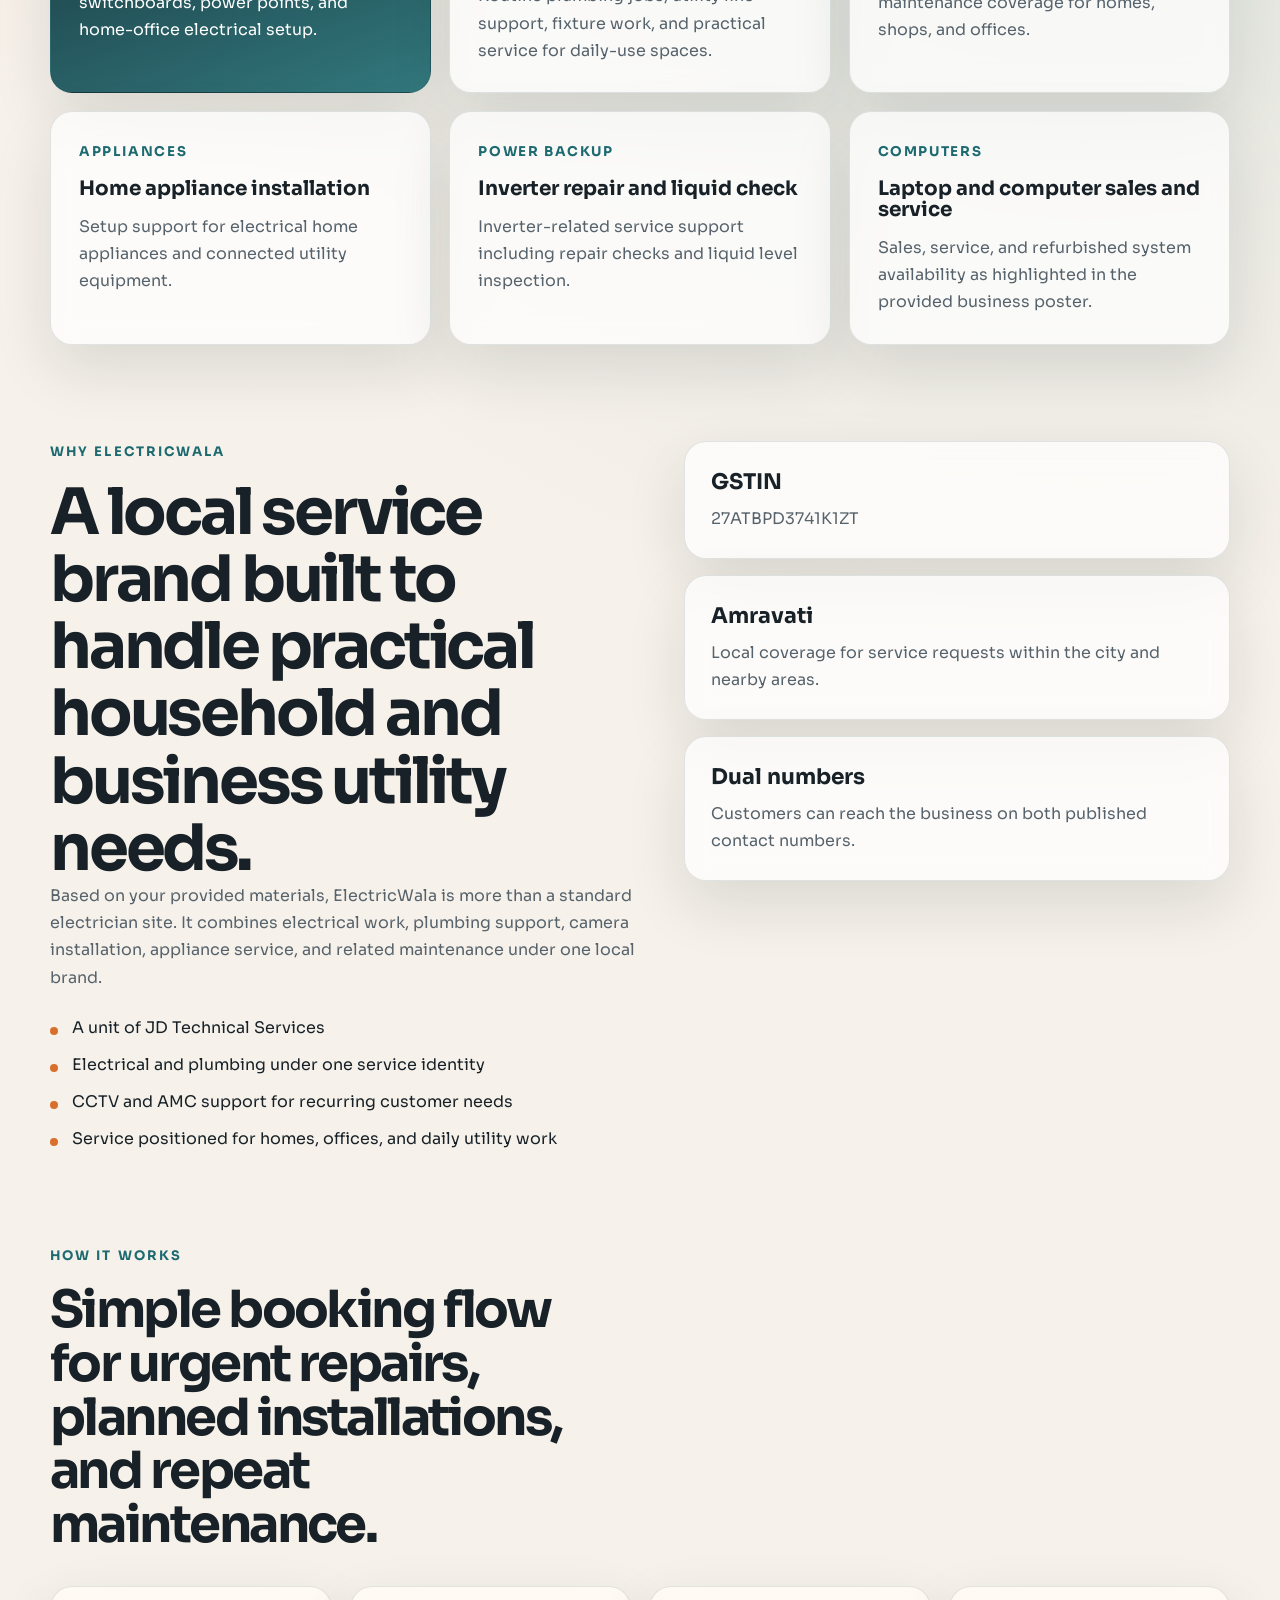
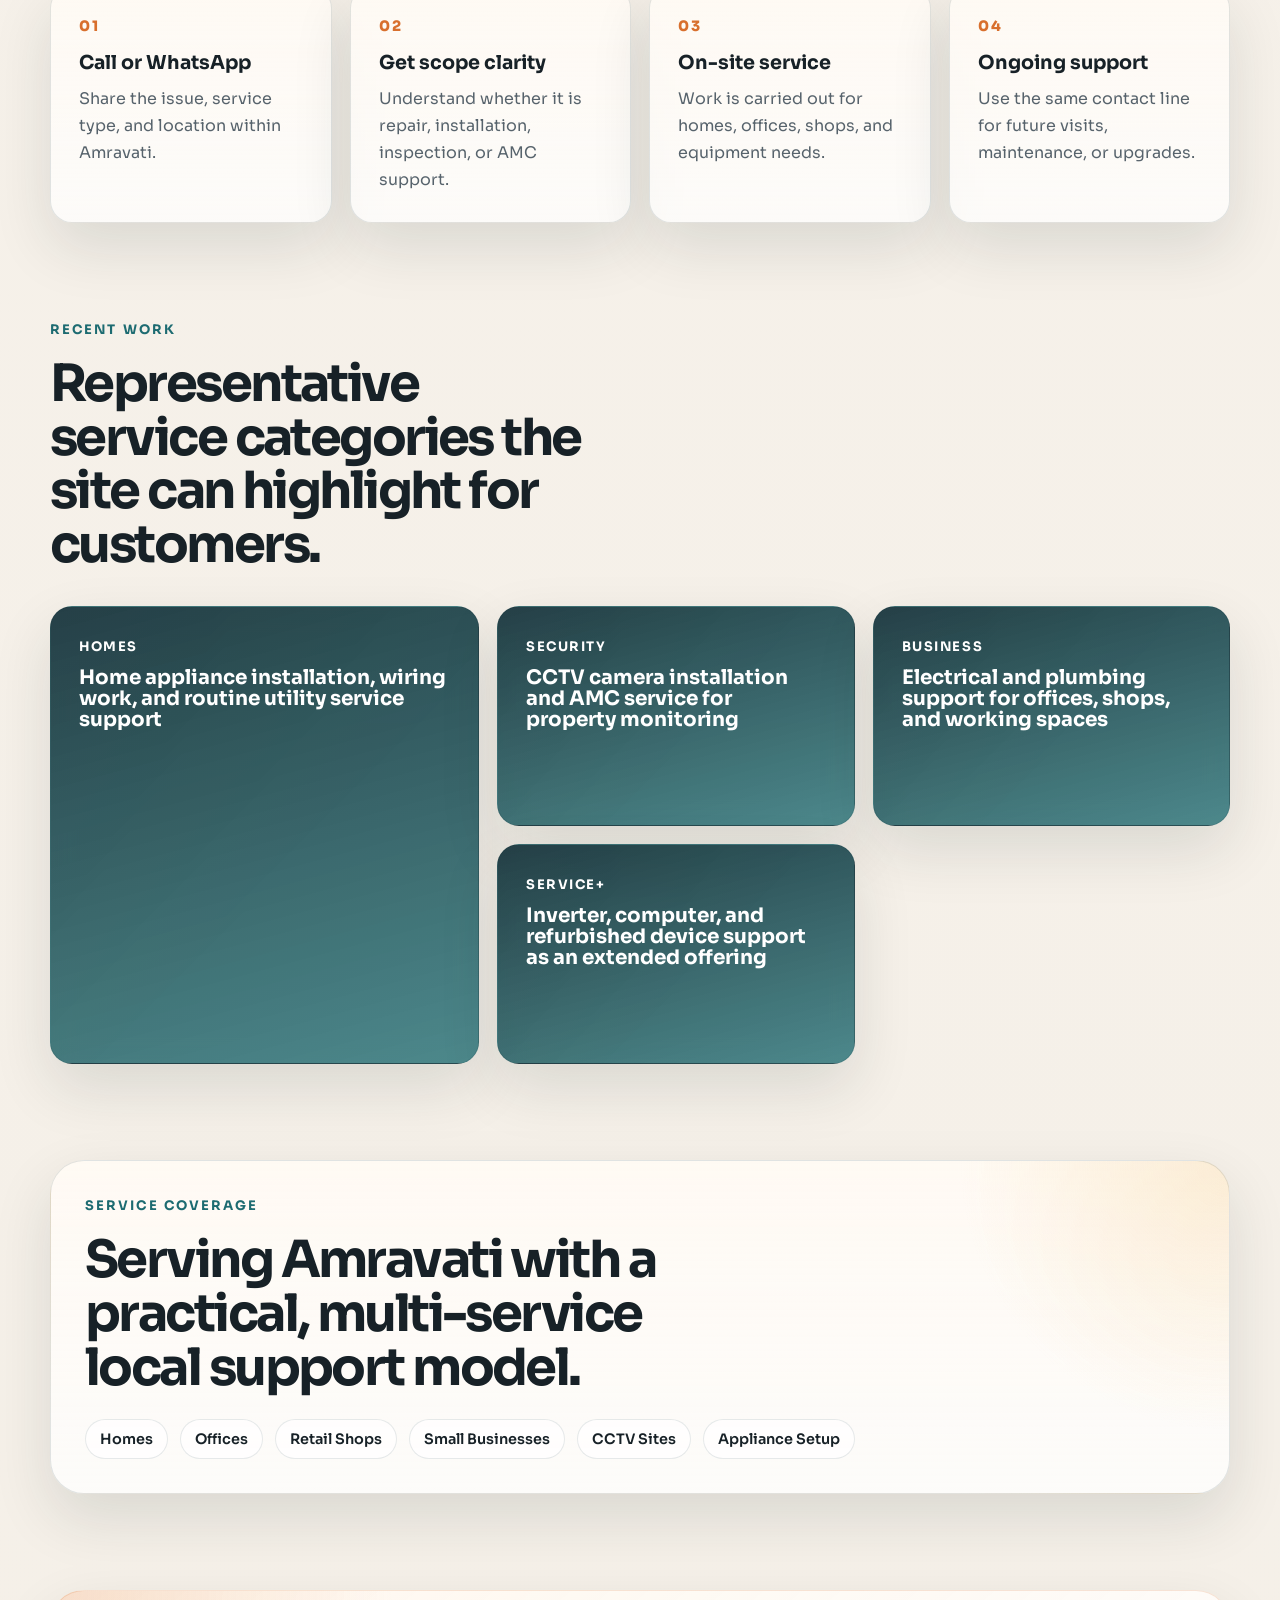
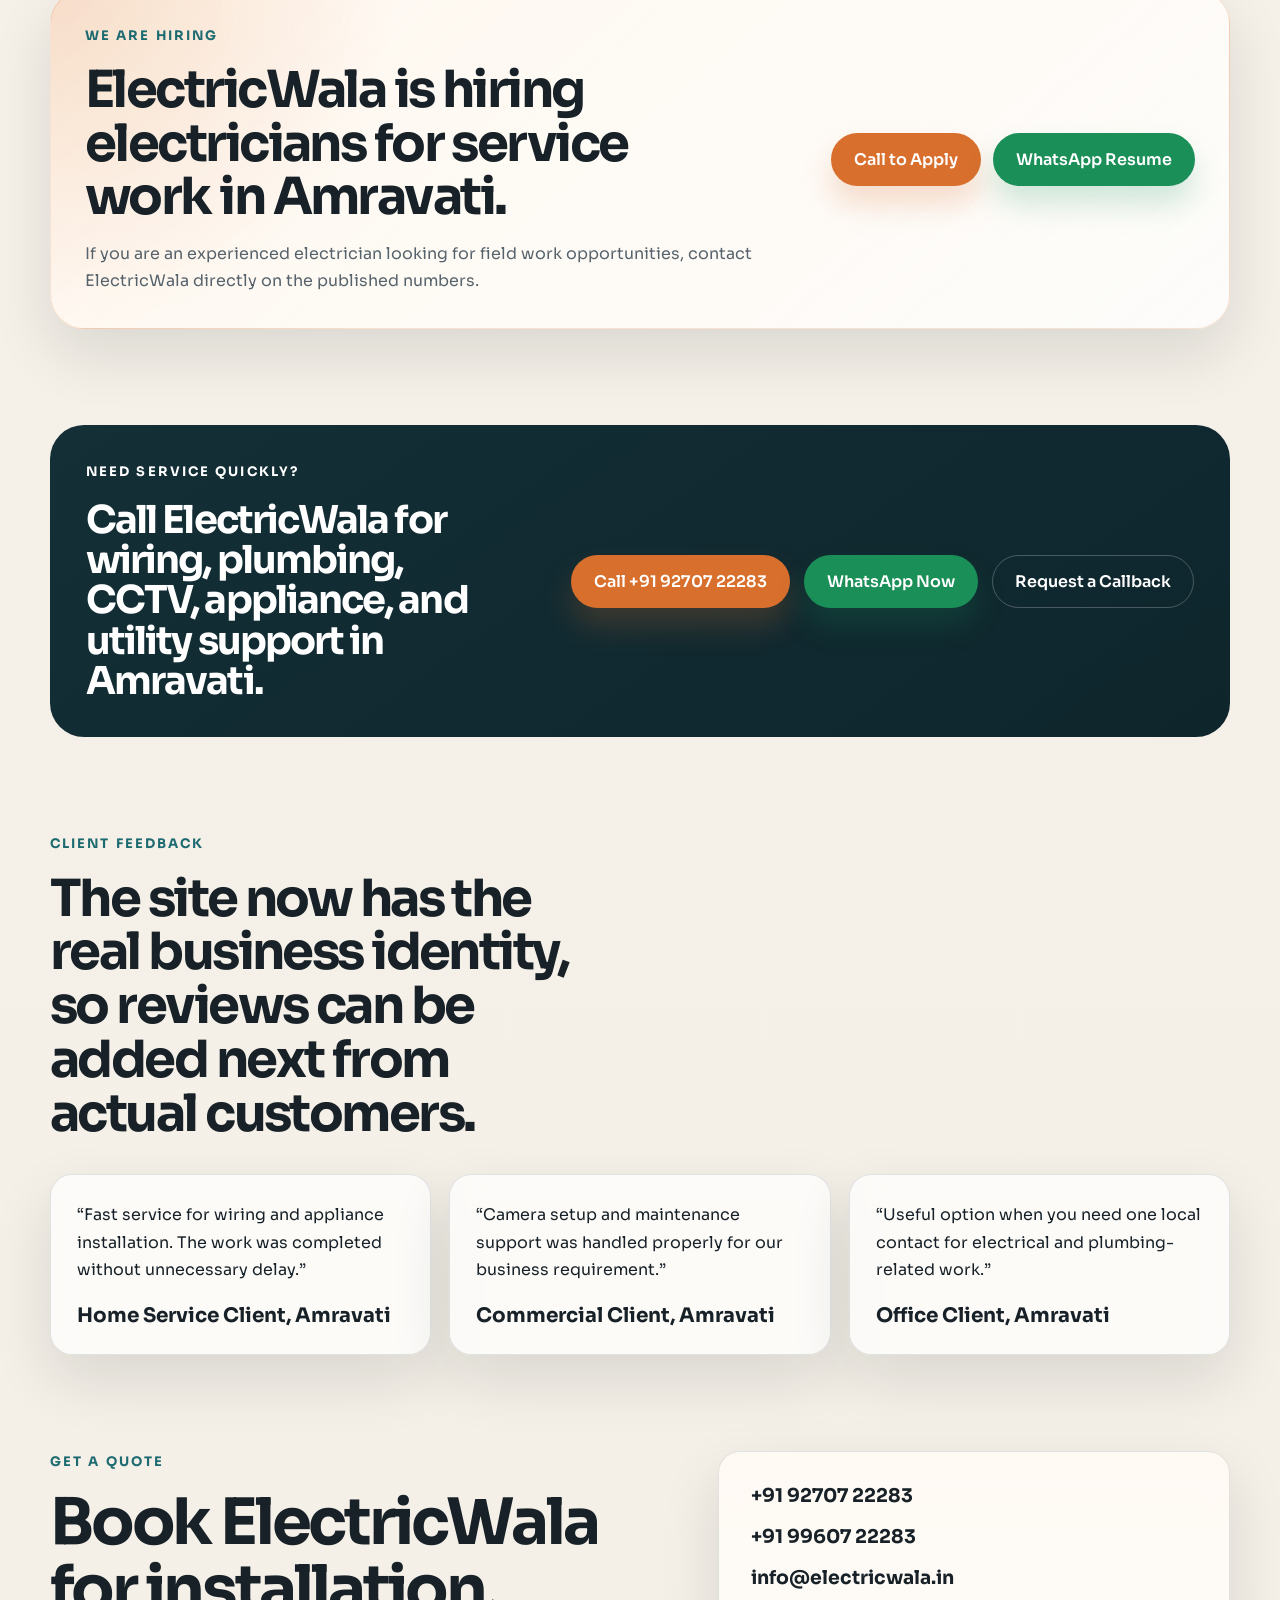
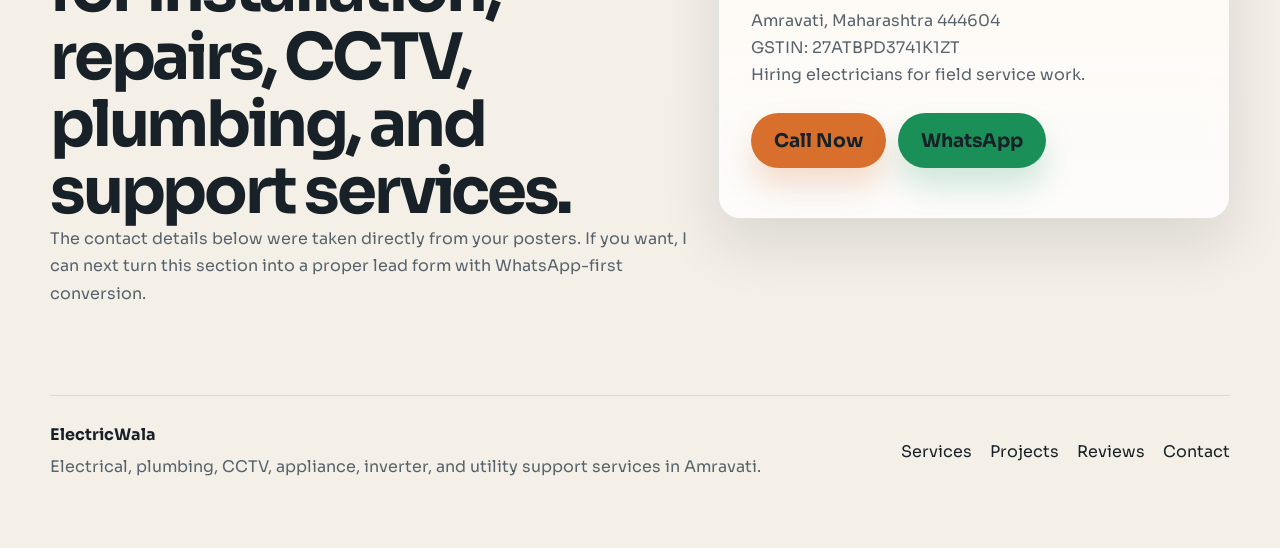
==== commit c0ed7060: "Modify meta description in index.html Updated the meta description to include 'electric services nea" ====
--- a/index.html
+++ b/index.html
@@ -6,7 +6,7 @@
     <title>ElectricWala | Electrical & Plumbing Services in Amravati</title>
     <meta
       name="description"
-      content="ElectricWala, a unit of JD Technical Services, offers electrical, plumbing, CCTV, appliance installation, inverter repair, and wiring services in Amravati, Maharashtra."
+      content="ElectricWala, a unit of JD Technical Services, offers electrical, plumbing, CCTV, appliance installation, inverter repair, and wiring services in Amravati, Maharashtra.eletric services neear me"
     />
     <link rel="preconnect" href="https://fonts.googleapis.com" />
     <link rel="preconnect" href="https://fonts.gstatic.com" crossorigin />
@@ -259,8 +259,8 @@
               </p>
             </div>
             <div class="hiring-actions">
-              <a class="button" href="tel:+919270722283">Call to Apply</a>
-              <a class="button button-whatsapp" href="https://wa.me/919270722283" target="_blank" rel="noreferrer">WhatsApp Resume</a>
+              <a class="button" href="tel:+919960722283">Call to Apply</a>
+              <a class="button button-whatsapp" href="https://wa.me/919960722283" target="_blank" rel="noreferrer">WhatsApp Resume</a>
             </div>
           </div>
         </section>
